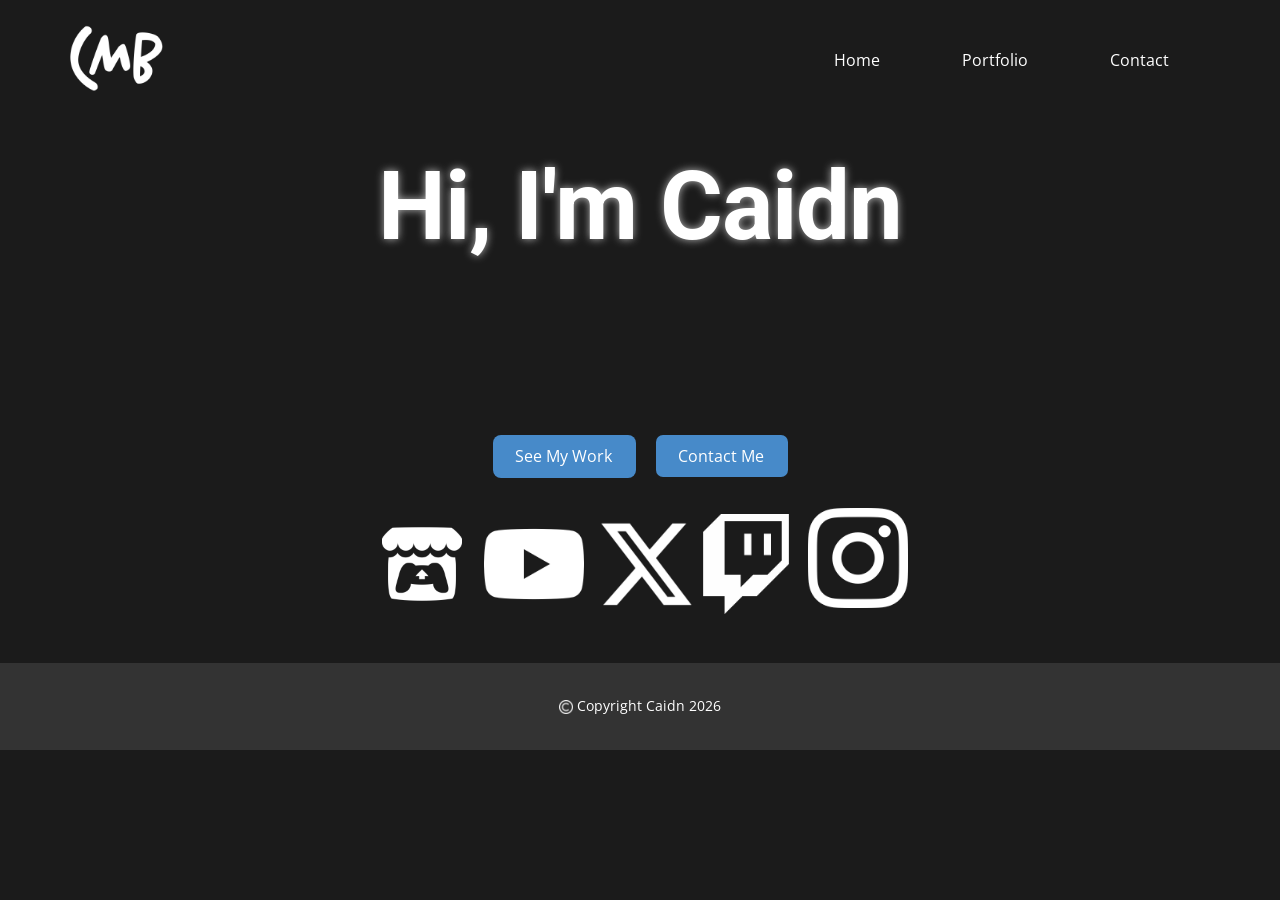
==== index.html @ 398b2b21 "Completed the Portfolio and Contact Page" ====
<!DOCTYPE html>
<html style="font-size: 16px;" lang="en"><head>
    <meta name="viewport" content="width=device-width, initial-scale=1.0">
    <meta charset="utf-8">
    <meta name="keywords" content="Hi, I&amp;apos;m Caidn">
    <meta name="description" content="THE website for Caidn">
    <title>CAIDN.ME</title>
    <link rel="stylesheet" href="nicepage.css" media="screen">
<link rel="stylesheet" href="index.css" media="screen">
    <script class="u-script" type="text/javascript" src="jquery.js" defer=""></script>
    <script class="u-script" type="text/javascript" src="nicepage.js" defer=""></script>
    <meta name="generator" content="Nicepage 8.6.23, nicepage.com">
    <link rel="icon" href="images/cmb-logo2.png">
    
    
    
    <link id="u-page-google-font" rel="stylesheet" href="https://fonts.googleapis.com/css2?display=swap&amp;family=Roboto:ital,wght@0,100;0,200;0,300;0,400;0,500;0,600;0,700;0,800;0,900;1,100;1,200;1,300;1,400;1,500;1,600;1,700;1,800;1,900&amp;family=Open+Sans:ital,wght@0,300;0,400;0,500;0,600;0,700;0,800;1,300;1,400;1,500;1,600;1,700;1,800">
    <script type="application/ld+json">{
		"@context": "http://schema.org",
		"@type": "Organization",
		"name": "Caidn",
		"logo": "/images/cmb-logo2.png?rand=8e5c"
}</script>
    <meta name="theme-color" content="#478ac9">
    <meta property="og:title" content="CAIDN.ME">
    <meta property="og:description" content="THE website for Caidn">
    <meta property="og:type" content="website">
  <meta data-intl-tel-input-cdn-path="intlTelInput/"></head>
  <body data-home-page="Home.html" data-home-page-title="Home" data-path-to-root="/" data-include-products="false" class="u-body u-clearfix u-xl-mode" data-lang="en"><header class="u-clearfix u-header u-header" id="header"><div class="u-clearfix u-sheet u-valign-middle-lg u-valign-middle-md u-valign-middle-sm u-valign-middle-xs u-sheet-1">
        <a href="/" data-page-id="881613988" class="u-image u-logo u-image-1" data-image-width="2000" data-image-height="2000">
          <img src="/images/cmb-logo2.png?rand=8e5c" class="u-logo-image u-logo-image-1" title="Home">
        </a>
        <nav class="u-menu u-menu-one-level u-offcanvas u-menu-1" role="navigation" aria-label="Menu navigation">
          <div class="menu-collapse" style="font-size: 1rem; letter-spacing: 0px;">
            <a class="u-button-style u-custom-left-right-menu-spacing u-custom-padding-bottom u-custom-text-hover-color u-custom-top-bottom-menu-spacing u-hamburger-link u-nav-link u-text-active-palette-1-base u-text-hover-palette-5-base" href="#" tabindex="-1" aria-label="Open menu" aria-controls="9344">
              <svg class="u-svg-link" viewBox="0 0 24 24"><use xlink:href="#menu-hamburger"></use></svg>
              <svg class="u-svg-content" version="1.1" id="menu-hamburger" viewBox="0 0 16 16" x="0px" y="0px" xmlns:xlink="http://www.w3.org/1999/xlink" xmlns="http://www.w3.org/2000/svg"><g><rect y="1" width="16" height="2"></rect><rect y="7" width="16" height="2"></rect><rect y="13" width="16" height="2"></rect>
</g></svg>
            </a>
          </div>
          <div class="u-custom-menu u-nav-container">
            <ul class="u-nav u-unstyled u-nav-1" role="menubar"><li role="none" class="u-nav-item"><a role="menuitem" class="u-button-style u-nav-link u-text-active-palette-1-base u-text-hover-palette-5-base u-nav-link-2" href="/">Home</a>
</li><li role="none" class="u-nav-item"><a role="menuitem" class="u-button-style u-nav-link u-text-active-palette-1-base u-text-hover-palette-5-base u-nav-link-2" href="/Portfolio.html">Portfolio</a>
</li><li role="none" class="u-nav-item"><a role="menuitem" class="u-button-style u-nav-link u-text-active-palette-1-base u-text-hover-palette-5-base u-nav-link-2" href="/Contact.html">Contact</a>
</li></ul>
          </div>
          <div class="u-custom-menu u-nav-container-collapse" id="9344" role="region" aria-label="Menu panel">
            <div class="u-black u-container-style u-inner-container-layout u-opacity u-opacity-95 u-sidenav">
              <div class="u-inner-container-layout u-sidenav-overflow">
                <div class="u-menu-close" tabindex="-1" aria-label="Close menu"></div>
                <ul class="u-align-center u-nav u-popupmenu-items u-unstyled u-nav-2" role="menubar"><li role="none" class="u-nav-item"><a role="menuitem" class="u-button-style u-nav-link" href="/">Home</a>
</li><li role="none" class="u-nav-item"><a role="menuitem" class="u-button-style u-nav-link" href="/Portfolio.html">Portfolio</a>
</li><li role="none" class="u-nav-item"><a role="menuitem" class="u-button-style u-nav-link" href="/Contact.html">Contact</a>
</li></ul>
              </div>
            </div>
            <div class="u-black u-menu-overlay u-opacity u-opacity-70"></div>
          </div>
        </nav>
      </div></header>
    <section class="u-clearfix u-section-1" id="block-2">
      <div class="u-clearfix u-sheet u-sheet-1">
        <h1 class="u-text u-text-default u-text-1" data-animation-name="customAnimationIn" data-animation-duration="1000" data-animation-delay="0" data-animation-out="1">Hi, I'm Caidn</h1>
        <h3 class="u-align-center u-text u-text-2" data-animation-name="customAnimationIn" data-animation-duration="1000" data-animation-delay="1000">I'm an 18 year old YouTube Creator, Game Developer, Video Editor, Musical Artist, and Web Designer<br>
        </h3>
        <a href="/Portfolio.html" data-page-id="434905391" class="u-btn u-btn-round u-button-style u-radius u-btn-1" title="Portfolio">See My Work</a>
        <a href="/Contact.html" data-page-id="329430816" class="u-btn u-btn-round u-button-style u-radius u-btn-2" title="Portfolio">Contact Me </a>
        <img class="u-hover-feature u-image u-image-contain u-image-default u-preserve-proportions u-image-1" src="/images/image2.png" alt="" data-image-width="600" data-image-height="600" data-href="https://caidn.itch.io/" title="itchbtn">
        <img class="u-hover-feature u-image u-image-contain u-image-default u-preserve-proportions u-image-2" src="/images/image3.png" alt="" data-image-width="512" data-image-height="512" data-href="https://www.youtube.com/@Caidn" title="ytbtn">
        <img class="u-hover-feature u-image u-image-contain u-image-default u-preserve-proportions u-image-3" src="/images/image5.png" alt="" data-image-width="250" data-image-height="250" data-href="https://x.com/CaidnANM" title="twitterbtn">
        <img class="u-hover-feature u-image u-image-contain u-image-default u-preserve-proportions u-image-4" src="/images/image6.png" alt="" data-image-width="512" data-image-height="512" data-href="https://www.twitch.tv/caidnlive">
        <img class="u-hover-feature u-image u-image-contain u-image-default u-preserve-proportions u-image-5" src="/images/image7.png" alt="" data-image-width="512" data-image-height="512">
      </div>
      
      
      
      
      
    </section>
    
    
    
    <footer class="u-align-center u-clearfix u-container-align-center u-footer u-grey-80 u-footer" id="footer"><div class="u-clearfix u-sheet u-valign-middle-xl u-sheet-1">
        <p class="u-small-text u-text u-text-variant u-text-1"><span class="u-file-icon u-icon u-text-white"><img src="/images/1294391-c0ba6b8b.png" alt=""></span>&nbsp;Copyright ​Caidn 2026
        </p>
      </div></footer>
  
</body></html>
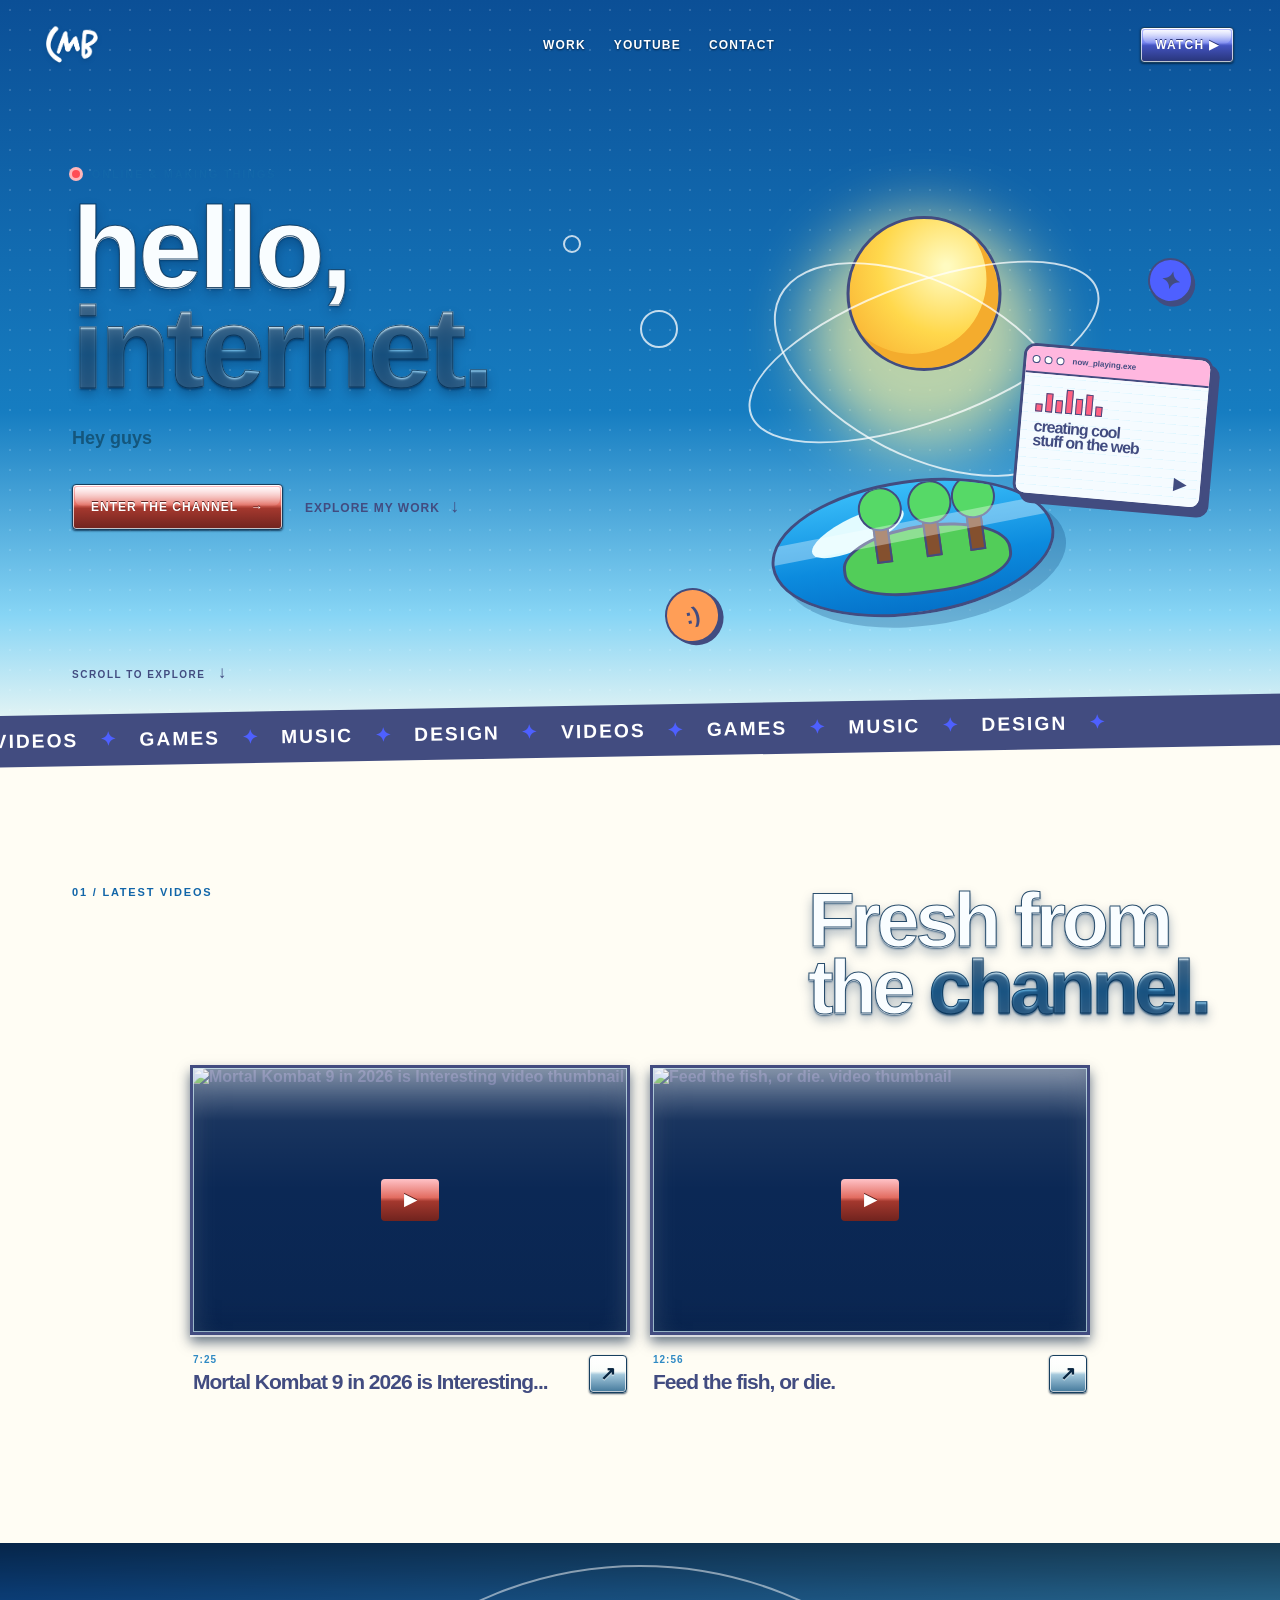
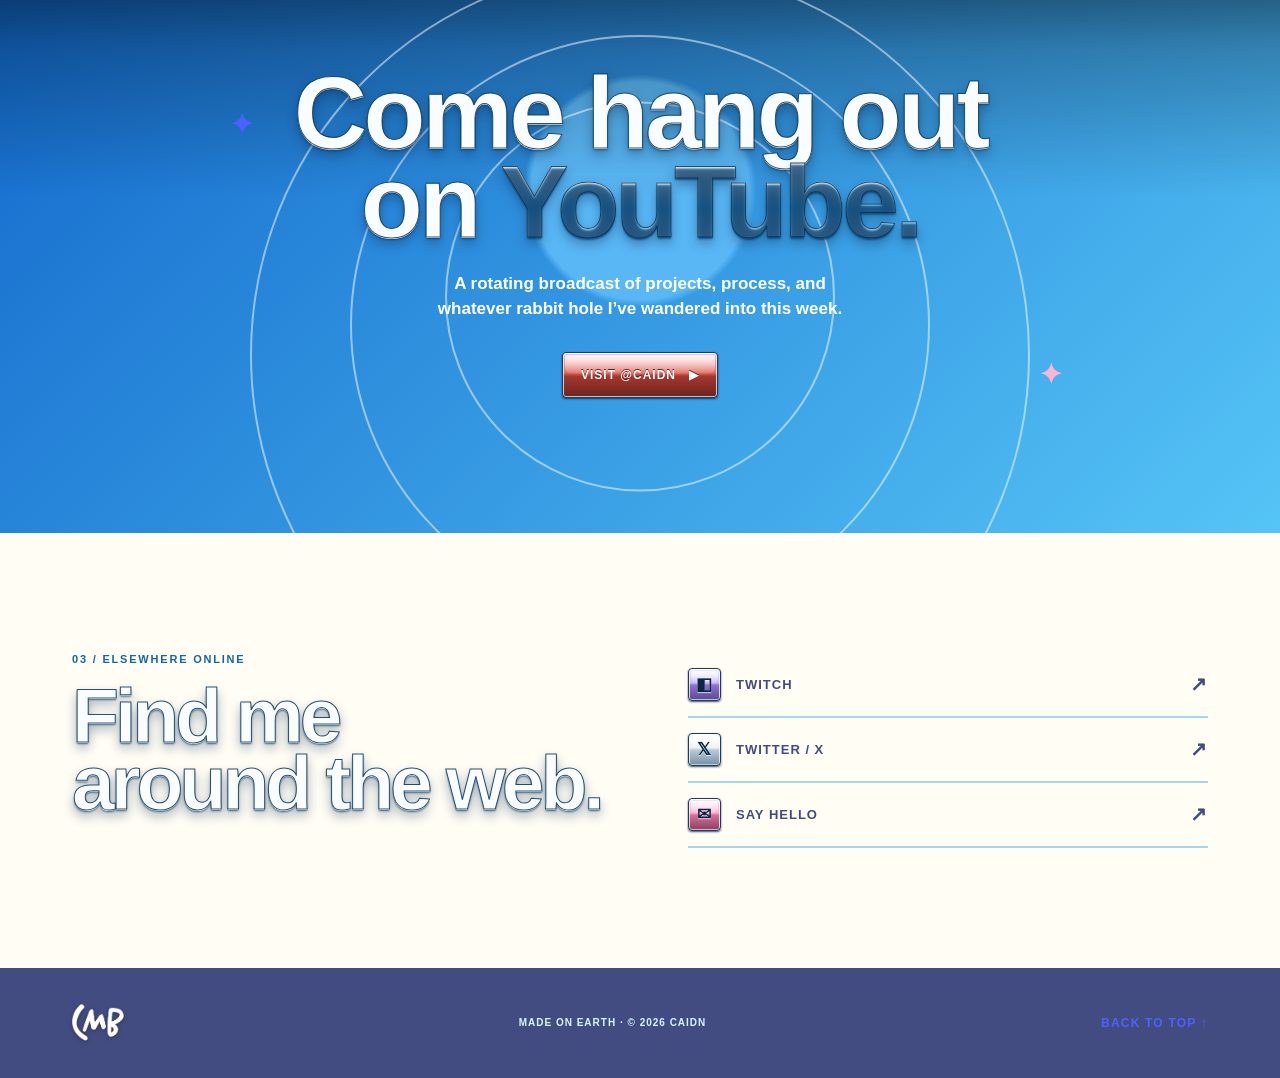
==== commit 6f56bbfc: "WEBSITE REWORK ai" ====
--- a/index.html
+++ b/index.html
@@ -1,88 +1,339 @@
-<!DOCTYPE html>
-<html style="font-size: 16px;" lang="en"><head>
-    <meta name="viewport" content="width=device-width, initial-scale=1.0">
+<!doctype html>
+<html lang="en">
+  <head>
     <meta charset="utf-8">
-    <meta name="keywords" content="Hi, I&amp;apos;m Caidn">
-    <meta name="description" content="THE website for Caidn">
-    <title>CAIDN.ME</title>
-    <link rel="stylesheet" href="nicepage.css" media="screen">
-<link rel="stylesheet" href="index.css" media="screen">
-    <script class="u-script" type="text/javascript" src="jquery.js" defer=""></script>
-    <script class="u-script" type="text/javascript" src="nicepage.js" defer=""></script>
-    <meta name="generator" content="Nicepage 8.6.23, nicepage.com">
+    <meta name="viewport" content="width=device-width, initial-scale=1">
+    <meta name="description" content="Caidn — videos, games, music, and digital worlds.">
+    <title>
+      CAIDN — Digital Worlds & Videos
+    </title>
     <link rel="icon" href="images/cmb-logo2.png">
-    
-    
-    
-    <link id="u-page-google-font" rel="stylesheet" href="https://fonts.googleapis.com/css2?display=swap&amp;family=Roboto:ital,wght@0,100;0,200;0,300;0,400;0,500;0,600;0,700;0,800;0,900;1,100;1,200;1,300;1,400;1,500;1,600;1,700;1,800;1,900&amp;family=Open+Sans:ital,wght@0,300;0,400;0,500;0,600;0,700;0,800;1,300;1,400;1,500;1,600;1,700;1,800">
-    <script type="application/ld+json">{
-		"@context": "http://schema.org",
-		"@type": "Organization",
-		"name": "Caidn",
-		"logo": "/images/cmb-logo2.png?rand=8e5c"
-}</script>
-    <meta name="theme-color" content="#478ac9">
-    <meta property="og:title" content="CAIDN.ME">
-    <meta property="og:description" content="THE website for Caidn">
-    <meta property="og:type" content="website">
-  <meta data-intl-tel-input-cdn-path="intlTelInput/"></head>
-  <body data-home-page="Home.html" data-home-page-title="Home" data-path-to-root="/" data-include-products="false" class="u-body u-clearfix u-xl-mode" data-lang="en"><header class="u-clearfix u-header u-header" id="header"><div class="u-clearfix u-sheet u-valign-middle-lg u-valign-middle-md u-valign-middle-sm u-valign-middle-xs u-sheet-1">
-        <a href="/" data-page-id="881613988" class="u-image u-logo u-image-1" data-image-width="2000" data-image-height="2000">
-          <img src="/images/cmb-logo2.png?rand=8e5c" class="u-logo-image u-logo-image-1" title="Home">
+    <link rel="stylesheet" href="fonts.css">
+    <link rel="stylesheet" href="index.css">
+    <link rel="stylesheet" href="aero.css">
+    <link rel="stylesheet" href="logo.css">
+    <link rel="stylesheet" href="video-cards.css">
+  </head>
+  <body>
+    <div class="sky" aria-hidden="true">
+      <i class="bubble b1">
+      </i>
+      <i class="bubble b2">
+      </i>
+    </div>
+    <header class="site-header">
+      <a class="brand" href="#top" aria-label="Caidn home">
+        <img class="cmb-logo" src="images/cmb-logo2.png" alt="CMB">
+      </a>
+      <nav aria-label="Main navigation">
+        <a href="#work">
+          WORK
         </a>
-        <nav class="u-menu u-menu-one-level u-offcanvas u-menu-1" role="navigation" aria-label="Menu navigation">
-          <div class="menu-collapse" style="font-size: 1rem; letter-spacing: 0px;">
-            <a class="u-button-style u-custom-left-right-menu-spacing u-custom-padding-bottom u-custom-text-hover-color u-custom-top-bottom-menu-spacing u-hamburger-link u-nav-link u-text-active-palette-1-base u-text-hover-palette-5-base" href="#" tabindex="-1" aria-label="Open menu" aria-controls="9344">
-              <svg class="u-svg-link" viewBox="0 0 24 24"><use xlink:href="#menu-hamburger"></use></svg>
-              <svg class="u-svg-content" version="1.1" id="menu-hamburger" viewBox="0 0 16 16" x="0px" y="0px" xmlns:xlink="http://www.w3.org/1999/xlink" xmlns="http://www.w3.org/2000/svg"><g><rect y="1" width="16" height="2"></rect><rect y="7" width="16" height="2"></rect><rect y="13" width="16" height="2"></rect>
-</g></svg>
+        <a href="#youtube">
+          YOUTUBE
+        </a>
+        <a href="Contact.html">
+          CONTACT
+        </a>
+      </nav>
+      <a class="mini-cta" href="https://www.youtube.com/@Caidn" target="_blank" rel="noreferrer">
+        WATCH
+        <span>
+          ▶
+        </span>
+      </a>
+    </header>
+    <main id="top">
+      <section class="hero">
+        <div class="hero-copy">
+          <p class="eyebrow">
+            <span class="live-dot">
+            </span>
+            ONLINE & MAKING THINGS
+          </p>
+          <h1>
+            hello,
+            <br>
+            <em>
+              internet.
+            </em>
+          </h1>
+          <p class="intro">
+            Hey guys
+          </p>
+          <div class="hero-actions">
+            <a class="button primary" href="#youtube">
+              ENTER THE CHANNEL
+              <span>
+                →
+              </span>
             </a>
-          </div>
-          <div class="u-custom-menu u-nav-container">
-            <ul class="u-nav u-unstyled u-nav-1" role="menubar"><li role="none" class="u-nav-item"><a role="menuitem" class="u-button-style u-nav-link u-text-active-palette-1-base u-text-hover-palette-5-base u-nav-link-2" href="/">Home</a>
-</li><li role="none" class="u-nav-item"><a role="menuitem" class="u-button-style u-nav-link u-text-active-palette-1-base u-text-hover-palette-5-base u-nav-link-2" href="/Portfolio.html">Portfolio</a>
-</li><li role="none" class="u-nav-item"><a role="menuitem" class="u-button-style u-nav-link u-text-active-palette-1-base u-text-hover-palette-5-base u-nav-link-2" href="/Contact.html">Contact</a>
-</li></ul>
-          </div>
-          <div class="u-custom-menu u-nav-container-collapse" id="9344" role="region" aria-label="Menu panel">
-            <div class="u-black u-container-style u-inner-container-layout u-opacity u-opacity-95 u-sidenav">
-              <div class="u-inner-container-layout u-sidenav-overflow">
-                <div class="u-menu-close" tabindex="-1" aria-label="Close menu"></div>
-                <ul class="u-align-center u-nav u-popupmenu-items u-unstyled u-nav-2" role="menubar"><li role="none" class="u-nav-item"><a role="menuitem" class="u-button-style u-nav-link" href="/">Home</a>
-</li><li role="none" class="u-nav-item"><a role="menuitem" class="u-button-style u-nav-link" href="/Portfolio.html">Portfolio</a>
-</li><li role="none" class="u-nav-item"><a role="menuitem" class="u-button-style u-nav-link" href="/Contact.html">Contact</a>
-</li></ul>
+            <a class="text-link" href="#work">
+              EXPLORE MY WORK
+              <span>
+                ↓
+              </span>
+            </a>
+          </div>
+        </div>
+        <div class="hero-visual" aria-label="A playful blue virtual world illustration">
+          <div class="sun-glow">
+          </div>
+          <div class="sun">
+          </div>
+          <div class="orbital orbit-one">
+          </div>
+          <div class="orbital orbit-two">
+          </div>
+          <div class="planet">
+            <div class="planet-shine">
+            </div>
+            <div class="island">
+              <span class="tree t1">
+              </span>
+              <span class="tree t2">
+              </span>
+              <span class="tree t3">
+              </span>
+            </div>
+          </div>
+          <div class="window-card">
+            <div class="window-top">
+              <i>
+              </i>
+              <i>
+              </i>
+              <i>
+              </i>
+              <span>
+                now_playing.exe
+              </span>
+            </div>
+            <div class="window-body">
+              <div class="equalizer">
+                <b>
+                </b>
+                <b>
+                </b>
+                <b>
+                </b>
+                <b>
+                </b>
+                <b>
+                </b>
+                <b>
+                </b>
+                <b>
+                </b>
               </div>
-            </div>
-            <div class="u-black u-menu-overlay u-opacity u-opacity-70"></div>
-          </div>
-        </nav>
-      </div></header>
-    <section class="u-clearfix u-section-1" id="block-2">
-      <div class="u-clearfix u-sheet u-sheet-1">
-        <h1 class="u-text u-text-default u-text-1" data-animation-name="customAnimationIn" data-animation-duration="1000" data-animation-delay="0" data-animation-out="1">Hi, I'm Caidn</h1>
-        <h3 class="u-align-center u-text u-text-2" data-animation-name="customAnimationIn" data-animation-duration="1000" data-animation-delay="1000">I'm an 18 year old YouTube Creator, Game Developer, Video Editor, Musical Artist, and Web Designer<br>
-        </h3>
-        <a href="/Portfolio.html" data-page-id="434905391" class="u-btn u-btn-round u-button-style u-radius u-btn-1" title="Portfolio">See My Work</a>
-        <a href="/Contact.html" data-page-id="329430816" class="u-btn u-btn-round u-button-style u-radius u-btn-2" title="Portfolio">Contact Me </a>
-        <img class="u-hover-feature u-image u-image-contain u-image-default u-preserve-proportions u-image-1" src="/images/image2.png" alt="" data-image-width="600" data-image-height="600" data-href="https://caidn.itch.io/" title="itchbtn">
-        <img class="u-hover-feature u-image u-image-contain u-image-default u-preserve-proportions u-image-2" src="/images/image3.png" alt="" data-image-width="512" data-image-height="512" data-href="https://www.youtube.com/@Caidn" title="ytbtn">
-        <img class="u-hover-feature u-image u-image-contain u-image-default u-preserve-proportions u-image-3" src="/images/image5.png" alt="" data-image-width="250" data-image-height="250" data-href="https://x.com/CaidnANM" title="twitterbtn">
-        <img class="u-hover-feature u-image u-image-contain u-image-default u-preserve-proportions u-image-4" src="/images/image6.png" alt="" data-image-width="512" data-image-height="512" data-href="https://www.twitch.tv/caidnlive">
-        <img class="u-hover-feature u-image u-image-contain u-image-default u-preserve-proportions u-image-5" src="/images/image7.png" alt="" data-image-width="512" data-image-height="512">
-      </div>
-      
-      
-      
-      
-      
-    </section>
-    
-    
-    
-    <footer class="u-align-center u-clearfix u-container-align-center u-footer u-grey-80 u-footer" id="footer"><div class="u-clearfix u-sheet u-valign-middle-xl u-sheet-1">
-        <p class="u-small-text u-text u-text-variant u-text-1"><span class="u-file-icon u-icon u-text-white"><img src="/images/1294391-c0ba6b8b.png" alt=""></span>&nbsp;Copyright ​Caidn 2026
+              <p>
+                creating cool
+                <br>
+                stuff on the web
+              </p>
+              <span class="tiny-play">
+                ▶
+              </span>
+            </div>
+          </div>
+          <div class="sticker star">
+            ✦
+          </div>
+          <div class="sticker smile">
+            :)
+          </div>
+        </div>
+        <div class="scroll-note">
+          SCROLL TO EXPLORE
+          <span>
+            ↓
+          </span>
+        </div>
+      </section>
+      <section class="marquee">
+        <div>
+          VIDEOS
+          <b>
+            ✦
+          </b>
+          GAMES
+          <b>
+            ✦
+          </b>
+          MUSIC
+          <b>
+            ✦
+          </b>
+          DESIGN
+          <b>
+            ✦
+          </b>
+          VIDEOS
+          <b>
+            ✦
+          </b>
+          GAMES
+          <b>
+            ✦
+          </b>
+          MUSIC
+          <b>
+            ✦
+          </b>
+          DESIGN
+          <b>
+            ✦
+          </b>
+        </div>
+      </section>
+      <section class="section work-section" id="work">
+        <div class="section-heading">
+          <p class="eyebrow">
+            01 / LATEST VIDEOS
+          </p>
+          <h2>
+            Fresh from
+            <br>
+            the
+            <span>
+              channel.
+            </span>
+          </h2>
+        </div>
+        <div class="work-grid">
+          <a class="work-card video-card" href="https://www.youtube.com/watch?v=1Q415BNlYKk" target="_blank" rel="noreferrer">
+            <div class="card-art">
+              <img src="https://i.ytimg.com/vi/1Q415BNlYKk/maxresdefault.jpg" alt="Mortal Kombat 9 in 2026 is Interesting video thumbnail" loading="lazy">
+              <span class="play-badge">
+                ▶
+              </span>
+            </div>
+            <div class="card-caption">
+              <div>
+              <p>
+                7:25
+              </p>
+                <h3>
+                  Mortal Kombat 9 in 2026 is Interesting...
+                </h3>
+              </div>
+              <span class="round-arrow">
+                ↗
+              </span>
+            </div>
+          </a>
+          <a class="work-card video-card" href="https://www.youtube.com/watch?v=BmhRvaRgELk" target="_blank" rel="noreferrer">
+            <div class="card-art">
+              <img src="https://i.ytimg.com/vi/BmhRvaRgELk/maxresdefault.jpg" alt="Feed the fish, or die. video thumbnail" loading="lazy">
+              <span class="play-badge">
+                ▶
+              </span>
+            </div>
+            <div class="card-caption">
+              <div>
+              <p>
+                12:56
+              </p>
+                <h3>
+                  Feed the fish, or die.
+                </h3>
+              </div>
+              <span class="round-arrow">
+                ↗
+              </span>
+            </div>
+          </a>
+        </div>
+      </section>
+      <section class="youtube-section" id="youtube">
+        <h2>
+          Come hang out
+          <br>
+          on
+          <em>
+            YouTube.
+          </em>
+        </h2>
+        <p class="youtube-copy">
+          A rotating broadcast of projects, process, and whatever rabbit hole I’ve wandered into this week.
         </p>
-      </div></footer>
-  
-</body></html>+        <a class="button red" href="https://www.youtube.com/@Caidn" target="_blank" rel="noreferrer">
+          VISIT @CAIDN
+          <span>
+            ▶
+          </span>
+        </a>
+        <div class="signal one">
+        </div>
+        <div class="signal two">
+        </div>
+        <div class="signal three">
+        </div>
+        <span class="spark s1">
+          ✦
+        </span>
+        <span class="spark s2">
+          ✦
+        </span>
+      </section>
+      <section class="connect-section">
+        <div>
+          <p class="eyebrow">
+            03 / ELSEWHERE ONLINE
+          </p>
+          <h2>
+            Find me
+            <br>
+            around the web.
+          </h2>
+        </div>
+        <div class="social-links">
+          <a href="https://www.twitch.tv/caidnlive" target="_blank" rel="noreferrer">
+            <span class="social-icon twitch">
+              ◧
+            </span>
+            <span>
+              TWITCH
+            </span>
+            <b>
+              ↗
+            </b>
+          </a>
+          <a href="https://x.com/CaidnANM" target="_blank" rel="noreferrer">
+            <span class="social-icon x">
+              𝕏
+            </span>
+            <span>
+              TWITTER / X
+            </span>
+            <b>
+              ↗
+            </b>
+          </a>
+          <a href="Contact.html">
+            <span class="social-icon mail">
+              ✉
+            </span>
+            <span>
+              SAY HELLO
+            </span>
+            <b>
+              ↗
+            </b>
+          </a>
+        </div>
+      </section>
+    </main>
+    <footer>
+      <a class="brand" href="#top">
+        <img class="cmb-logo" src="images/cmb-logo2.png" alt="CMB">
+      </a>
+      <p>
+        MADE ON EARTH · © 2026 CAIDN
+      </p>
+      <a href="#top" class="back-top">
+        BACK TO TOP ↑
+      </a>
+    </footer>
+  </body>
+</html>
--- a/fonts.css
+++ b/fonts.css
@@ -0,0 +1,27 @@
+/* Coolvetica is used when it is installed on the visitor's device. */
+:root {
+  --display-font: "Coolvetica", "Arial Narrow", Arial, sans-serif;
+  --body-font: "Coolvetica", "Arial Narrow", Arial, sans-serif;
+}
+
+body,
+button,
+input,
+textarea,
+select,
+.brand,
+h1,
+h2,
+h3,
+.card-caption h3,
+.window-body p,
+.game-label,
+.music-label,
+.edit-title,
+.contact-card strong {
+  font-family: var(--body-font) !important;
+}
+
+body.u-body {
+  font-family: var(--body-font) !important;
+}
--- a/index.css
+++ b/index.css
@@ -1,280 +1,917 @@
-.u-section-1 .u-sheet-1 {
-  min-height: 543px;
-}
-
-.u-section-1 .u-text-1 {
+:root {
+  --ink:#424c80;
+  --blue:#ea1616;
+  --lime:#4e60ff;
+  --cream:#fffdf4;
+  --pink:#ff6081;
+  --red:#ff3e36
+}
+* {
+  box-sizing:border-box
+}
+html {
+  scroll-behavior:smooth
+}
+body {
+  margin:0;
+  background:var(--cream);
+  color:var(--ink);
+  font-family:Nunito,Arial,sans-serif;
+  font-weight:700;
+  overflow-x:hidden
+}
+.sky {
+  position:absolute;
+  inset:0 0 auto;
+  height:750px;
+  overflow:hidden;
+  background: linear-gradient(180deg, #0b4f96 0%, #167dc1 55%, #87d5f5 82%, var(--cream) 100%);
+  z-index:-2
+}
+.sky:after {
+  content:"";
+  position:absolute;
+  inset:0;
+  background-image:radial-gradient(#fff 1px,transparent 1px);
+  background-size:20px 20px;
+  opacity:.15
+}
+.cloud {
+  position:absolute;
+  width:170px;
+  height:46px;
+  border-radius:50px;
+  background:#fff;
+  opacity:.8;
+  filter:blur(1px)
+}
+.cloud:before,.cloud:after {
+  content:"";
+  position:absolute;
+  background:#fff;
+  border-radius:50%
+}
+.cloud:before {
+  width:75px;
+  height:75px;
+  left:22px;
+  bottom:8px
+}
+.cloud:after {
+  width:58px;
+  height:58px;
+  right:20px;
+  bottom:8px
+}
+.cloud-one {
+  top:150px;
+  left:5%
+}
+.cloud-two {
+  top:100px;
+  right:13%;
+  transform:scale(.75);
+  opacity:.6
+}
+.cloud-three {
+  top:440px;
+  right:-20px;
+  transform:scale(1.2);
+  opacity:.55
+}
+.bubble {
+  position:absolute;
+  border:2px solid #fff;
+  border-radius:50%;
+  opacity:.75
+}
+.b1 {
+  width:18px;
+  height:18px;
+  top:235px;
+  left:44%
+}
+.b2 {
+  width:38px;
+  height:38px;
+  top:310px;
+  left:50%
+}
+.site-header {
+  height:90px;
+  max-width:1240px;
+  margin:auto;
+  padding:18px 26px;
+  display:flex;
+  align-items:center;
+  justify-content:space-between;
+  position:relative;
+  z-index:3
+}
+.brand {
+  display:flex;
+  align-items:center;
+  gap:9px;
+  text-decoration:none;
+  color:var(--ink);
+  font-family:"Space Grotesk",sans-serif;
+  font-size:21px;
+  font-weight:700;
+  letter-spacing:-1.5px
+}
+.brand-mark {
+  display:grid;
+  place-items:center;
+  width:38px;
+  height:38px;
+  border-radius:50% 48% 48% 48%;
+  background:linear-gradient(135deg,#dfff4e,#4cdb70);
+  border:2px solid var(--ink);
+  box-shadow:3px 3px 0 var(--ink);
+  font-size:20px;
+  transform:rotate(-8deg)
+}
+.dot {
+  color:#fff;
+  text-shadow:1px 1px 0 var(--ink)
+}
+nav {
+  display:flex;
+  gap:28px;
+  margin-left:80px
+}
+nav a,.mini-cta,.back-top {
+  font-size:12px;
+  letter-spacing:1.2px;
+  text-decoration:none;
+  color:var(--ink)
+}
+nav a:hover {
+  color:#fff
+}
+.mini-cta {
+  border:2px solid var(--ink);
+  background:var(--lime);
+  padding:10px 14px;
+  border-radius:20px;
+  box-shadow:3px 3px 0 var(--ink);
+  transition:.2s
+}
+.mini-cta:hover,.button:hover {
+  transform:translate(2px,2px);
+  box-shadow:0 0 0 var(--ink)
+}
+.hero {
+  max-width:1188px;
+  min-height:615px;
+  margin:auto;
+  padding:78px 26px 50px;
+  position:relative;
+  display:grid;
+  grid-template-columns:1fr 1fr
+}
+.eyebrow {
+  font-size:11px;
+  letter-spacing:1.8px;
+  margin:0 0 17px;
+  color:#1266a9
+}
+.live-dot {
+  display:inline-block;
+  width:8px;
+  height:8px;
+  margin-right:7px;
+  border-radius:50%;
+  background:#ff4d55;
+  box-shadow:0 0 0 3px #ffb6ba
+}
+.hero h1,.section h2,.youtube-section h2,.connect-section h2 {
+  font-family:"Space Grotesk",sans-serif;
+  letter-spacing:-4px;
+  line-height:.87;
+  margin:0;
+  font-size:clamp(70px,9vw,126px)
+}
+h1 em,h2 em {
+  color:#fff;
+  font-style:normal;
+  -webkit-text-stroke:2px var(--ink);
+  text-shadow:4px 4px 0 var(--ink)
+}
+.intro {
+  font-size:18px;
+  line-height:1.45;
+  max-width:475px;
+  margin:28px 0;
+  color:#14567c
+}
+.hero-actions {
+  display:flex;
+  gap:22px;
+  align-items:center;
+  margin-top:32px
+}
+.button {
+  font-size:12px;
+  letter-spacing:1px;
+  padding:15px 18px;
+  border-radius:25px;
+  text-decoration:none;
+  border:2px solid var(--ink);
+  box-shadow:4px 4px 0 var(--ink);
+  display:inline-flex;
+  gap:13px;
+  align-items:center;
+  transition:.2s
+}
+.primary {
+  background:var(--lime);
+  color:var(--ink)
+}
+.text-link {
+  font-size:12px;
+  letter-spacing:1px;
+  text-decoration:none;
+  color:var(--ink)
+}
+.text-link span {
+  font-size:18px;
+  margin-left:6px
+}
+.hero-visual {
+  position:relative;
+  min-height:410px
+}
+.sun-glow,.sun {
+  position:absolute;
+  border-radius:50%;
+  left:50%;
+  top:48px;
+  transform:translateX(-50%)
+}
+.sun-glow {
+  width:235px;
+  height:235px;
+  background:#fff7a2;
+  filter:blur(30px);
+  opacity:.7
+}
+.sun {
+  width:155px;
+  height:155px;
+  background:radial-gradient(circle at 65% 32%,#fffbc1 2%,#ffd84c 48%,#f7a42a 100%);
+  border:3px solid var(--ink);
+  box-shadow:inset -12px -14px 0 #f4ac2d
+}
+.planet {
+  position:absolute;
+  z-index:2;
+  width:285px;
+  height:135px;
+  border-radius:50%;
+  left:48%;
+  bottom:40px;
+  transform:translateX(-50%) rotate(-8deg);
+  background:linear-gradient(180deg,#39bdf9,#0c8bde 60%,#0572c9);
+  border:3px solid var(--ink);
+  overflow:hidden;
+  box-shadow:10px 12px 0 rgba(4,58,111,.25)
+}
+.planet:after {
+  content:"";
+  position:absolute;
+  inset:38px -10px auto;
+  height:18px;
+  background:rgba(255,255,255,.35);
+  transform:rotate(-3deg)
+}
+.planet-shine {
+  position:absolute;
+  background:#e2fbff;
+  width:100px;
+  height:32px;
+  border-radius:50%;
+  top:26px;
+  left:37px;
+  transform:rotate(-17deg)
+}
+.island {
+  position:absolute;
+  width:170px;
+  height:69px;
+  bottom:17px;
+  left:67px;
+  background:#52cd59;
+  border:3px solid var(--ink);
+  border-radius:50% 50% 43% 43%
+}
+.tree {
+  position:absolute;
+  bottom:33px;
+  width:16px;
+  height:50px;
+  background:#84502e;
+  border:2px solid var(--ink)
+}
+.tree:after {
+  content:"";
+  position:absolute;
+  bottom:30px;
+  left:-14px;
+  width:40px;
+  height:40px;
+  border:2px solid var(--ink);
+  border-radius:50%;
+  background:#56d967
+}
+.t1 {
+  left:32px;
+  height:46px
+}
+.t2 {
+  left:82px;
+  height:60px
+}
+.t3 {
+  left:126px;
+  height:42px
+}
+.orbital {
+  position:absolute;
+  border:2px solid rgba(255,255,255,.75);
+  border-radius:50%;
+  left:50%;
+  top:114px;
+  transform:translateX(-50%) rotate(-20deg)
+}
+.orbit-one {
+  width:370px;
+  height:140px
+}
+.orbit-two {
+  width:325px;
+  height:175px;
+  transform:translateX(-50%) rotate(27deg)
+}
+.window-card {
+  position:absolute;
+  z-index:4;
+  right:0;
+  top:182px;
+  width:190px;
+  border:3px solid var(--ink);
+  border-radius:12px;
+  background:#fff;
+  box-shadow:7px 7px 0 var(--ink);
+  transform:rotate(5deg);
+  overflow:hidden
+}
+.window-top {
+  height:27px;
+  background:#ffb7df;
+  border-bottom:2px solid var(--ink);
+  display:flex;
+  align-items:center;
+  gap:4px;
+  padding:6px
+}
+.window-top i {
+  width:8px;
+  height:8px;
+  border-radius:50%;
+  background:#fff;
+  border:1px solid var(--ink)
+}
+.window-top span {
+  font-size:8px;
+  margin-left:4px
+}
+.window-body {
+  height:120px;
+  padding:13px;
+  position:relative;
+  background:repeating-linear-gradient(0deg,#f5fbff,#f5fbff 8px,#dff6ff 9px)
+}
+.window-body p {
+  font-family:"Space Grotesk";
+  font-size:16px;
+  letter-spacing:-1px;
+  line-height:.9;
+  margin:8px 0
+}
+.equalizer {
+  height:25px;
+  display:flex;
+  align-items:end;
+  gap:3px
+}
+.equalizer b {
+  width:7px;
+  background:var(--pink);
+  border:1px solid var(--ink)
+}
+.equalizer b:nth-child(1) {
+  height:8px
+}
+.equalizer b:nth-child(2) {
+  height:19px
+}
+.equalizer b:nth-child(3) {
+  height:13px
+}
+.equalizer b:nth-child(4) {
+  height:24px
+}
+.equalizer b:nth-child(5) {
+  height:16px
+}
+.equalizer b:nth-child(6) {
+  height:21px
+}
+.equalizer b:nth-child(7) {
+  height:10px
+}
+.tiny-play {
+  position:absolute;
+  bottom:12px;
+  right:15px
+}
+.sticker {
+  position:absolute;
+  z-index:4;
+  border:2px solid var(--ink);
+  display:grid;
+  place-items:center;
+  box-shadow:3px 3px 0 var(--ink)
+}
+.star {
+  top:90px;
+  right:15px;
+  width:45px;
+  height:45px;
+  border-radius:50%;
+  background:var(--lime);
+  font-size:24px;
+  transform:rotate(13deg)
+}
+.smile {
+  bottom:12px;
+  left:25px;
+  background:#ff9e57;
+  width:55px;
+  height:55px;
+  border-radius:50%;
+  font-size:22px;
+  transform:rotate(-13deg)
+}
+.scroll-note {
+  position:absolute;
+  bottom:22px;
+  left:26px;
+  font-family: var(--body-font);
   font-weight: 700;
-  font-size: 6rem;
-  --animation-custom_in-translate_x: 0px;
-  --animation-custom_in-translate_y: 300px;
-  --animation-custom_in-opacity: 0;
-  --animation-custom_in-rotate: 0deg;
-  --animation-custom_in-scale: 1;
-  text-shadow: 0px 0px 8px rgba(179,179,179,1);
-  animation-timing-function: ease;
-  letter-spacing: -1px;
-  line-height: 1.1;
-  margin: 34px auto 0;
-}
-
-.u-section-1 .u-text-2 {
-  font-weight: 200;
-  width: 648px;
-  --animation-custom_in-translate_x: 0px;
-  --animation-custom_in-translate_y: 0px;
-  --animation-custom_in-opacity: 0;
-  --animation-custom_in-rotate: 0deg;
-  --animation-custom_in-scale: 1;
-  letter-spacing: 0px;
-  margin: 12px auto 0;
-}
-
-.u-section-1 .u-btn-1 {
-  --radius: 8px;
-  margin: 34px auto 0 423px;
-  padding: 10px 24px 10px 22px;
-}
-
-.u-section-1 .u-btn-2 {
-  --radius: 7px;
-  margin: -43px auto 0 586px;
-  padding: 10px 24px 10px 22px;
-}
-
-.u-section-1 .u-image-1 {
-  width: 100px;
-  height: 100px;
-  transition-duration: 0.5s;
-  transform: rotate(0deg) scale(1) translateX(0px) translateY(0px);
-  margin: 37px auto 0 302px;
-}
-
-.u-section-1 .u-image-2 {
-  width: 100px;
-  height: 100px;
-  transition-duration: 0.5s;
-  transform: rotate(0deg) scale(1) translateX(0px) translateY(0px);
-  margin: -100px auto 0 414px;
-}
-
-.u-section-1 .u-image-3 {
-  width: 100px;
-  height: 100px;
-  transition-duration: 0.5s;
-  transform: rotate(0deg) scale(1) translateX(0px) translateY(0px);
-  margin: -100px auto 0 526px;
-}
-
-.u-section-1 .u-image-4 {
-  width: 100px;
-  height: 100px;
-  transition-duration: 0.5s;
-  transform: rotate(0deg) scale(1) translateX(0px) translateY(0px);
-  margin: -100px auto 0 626px;
-}
-
-.u-section-1 .u-image-5 {
-  width: 100px;
-  height: 100px;
-  transition-duration: 0.5s;
-  transform: rotate(0deg) scale(1) translateX(0px) translateY(0px);
-  margin: -106px auto 55px 738px;
-}
-
-@media (max-width: 1199px) {
-  .u-section-1 .u-text-1 {
-    font-size: 5rem;
-  }
-
-  .u-section-1 .u-btn-1 {
-    margin-left: 323px;
-  }
-
-  .u-section-1 .u-btn-2 {
-    margin-left: 486px;
-  }
-
-  .u-section-1 .u-image-1 {
-    margin-left: 258px;
-  }
-
-  .u-section-1 .u-image-2 {
-    margin-left: 370px;
-  }
-
-  .u-section-1 .u-image-3 {
-    margin-left: 482px;
-  }
-
-  .u-section-1 .u-image-4 {
-    margin-left: 582px;
-  }
-}
-
-@media (max-width: 991px) {
-  .u-section-1 .u-btn-1 {
-    margin-left: 213px;
-  }
-
-  .u-section-1 .u-btn-2 {
-    margin-left: 376px;
-  }
-
-  .u-section-1 .u-image-1 {
-    margin-left: 179px;
-  }
-
-  .u-section-1 .u-image-2 {
-    margin-left: 291px;
-  }
-
-  .u-section-1 .u-image-3 {
-    margin-left: 403px;
-  }
-
-  .u-section-1 .u-image-4 {
-    margin-left: 441px;
-  }
-
-  .u-section-1 .u-image-5 {
-    margin-left: 620px;
-  }
-}
-
-@media (max-width: 767px) {
-  .u-section-1 .u-text-1 {
-    font-size: 4rem;
-  }
-
-  .u-section-1 .u-text-2 {
-    width: 540px;
-  }
-
-  .u-section-1 .u-btn-1 {
-    margin-left: auto;
-  }
-
-  .u-section-1 .u-btn-2 {
-    margin-left: 199px;
-  }
-
-  .u-section-1 .u-image-2 {
-    margin-left: 261px;
-  }
-
-  .u-section-1 .u-image-3 {
-    margin-left: 261px;
-  }
-
-  .u-section-1 .u-image-4 {
-    margin-left: 261px;
-  }
-
-  .u-section-1 .u-image-5 {
-    margin-left: 440px;
-  }
-}
-
-@media (max-width: 575px) {
-  .u-section-1 .u-text-1 {
-    font-size: 3rem;
-  }
-
-  .u-section-1 .u-text-2 {
-    width: 340px;
-  }
-
-  .u-section-1 .u-btn-2 {
-    margin-left: 99px;
-  }
-
-  .u-section-1 .u-image-1 {
-    margin-left: auto;
-  }
-
-  .u-section-1 .u-image-2 {
-    margin-left: auto;
-  }
-
-  .u-section-1 .u-image-3 {
-    margin-left: auto;
-  }
-
-  .u-section-1 .u-image-4 {
-    margin-left: 240px;
-  }
-
-  .u-section-1 .u-image-5 {
-    margin-left: 240px;
-  }
-}
-
-.u-section-1 .u-image-1,
-.u-section-1 .u-image-1:before,
-.u-section-1 .u-image-1 > .u-container-layout:before {
-  transition-property: fill, color, background-color, stroke-width, border-style, border-width, border-top-width, border-left-width, border-right-width, border-bottom-width, custom-border, borders, box-shadow, text-shadow, opacity, border-radius, stroke, border-color, font-size, font-style, font-weight, text-decoration, letter-spacing, transform, background-image, image-zoom, background-size, background-position;
-}
-
-.u-section-1 .u-image-1.u-image-1.u-image-1:hover {
-  transform: scale(1.1) translateX(0px) translateY(0px) !important;
-}
-
-.u-section-1 .u-image-1.u-image-1.u-image-1.hover {
-  transform: scale(1.1) translateX(0px) translateY(0px) !important;
-}
-
-.u-section-1 .u-image-2,
-.u-section-1 .u-image-2:before,
-.u-section-1 .u-image-2 > .u-container-layout:before {
-  transition-property: fill, color, background-color, stroke-width, border-style, border-width, border-top-width, border-left-width, border-right-width, border-bottom-width, custom-border, borders, box-shadow, text-shadow, opacity, border-radius, stroke, border-color, font-size, font-style, font-weight, text-decoration, letter-spacing, transform, background-image, image-zoom, background-size, background-position;
-}
-
-.u-section-1 .u-image-2.u-image-2.u-image-2:hover {
-  transform: scale(1.1) translateX(0px) translateY(0px) !important;
-}
-
-.u-section-1 .u-image-2.u-image-2.u-image-2.hover {
-  transform: scale(1.1) translateX(0px) translateY(0px) !important;
-}
-
-.u-section-1 .u-image-3,
-.u-section-1 .u-image-3:before,
-.u-section-1 .u-image-3 > .u-container-layout:before {
-  transition-property: fill, color, background-color, stroke-width, border-style, border-width, border-top-width, border-left-width, border-right-width, border-bottom-width, custom-border, borders, box-shadow, text-shadow, opacity, border-radius, stroke, border-color, font-size, font-style, font-weight, text-decoration, letter-spacing, transform, background-image, image-zoom, background-size, background-position;
-}
-
-.u-section-1 .u-image-3.u-image-3.u-image-3:hover {
-  transform: scale(1.1) translateX(0px) translateY(0px) !important;
-}
-
-.u-section-1 .u-image-3.u-image-3.u-image-3.hover {
-  transform: scale(1.1) translateX(0px) translateY(0px) !important;
-}
-
-.u-section-1 .u-image-4,
-.u-section-1 .u-image-4:before,
-.u-section-1 .u-image-4 > .u-container-layout:before {
-  transition-property: fill, color, background-color, stroke-width, border-style, border-width, border-top-width, border-left-width, border-right-width, border-bottom-width, custom-border, borders, box-shadow, text-shadow, opacity, border-radius, stroke, border-color, font-size, font-style, font-weight, text-decoration, letter-spacing, transform, background-image, image-zoom, background-size, background-position;
-}
-
-.u-section-1 .u-image-4.u-image-4.u-image-4:hover {
-  transform: scale(1.1) translateX(0px) translateY(0px) !important;
-}
-
-.u-section-1 .u-image-4.u-image-4.u-image-4.hover {
-  transform: scale(1.1) translateX(0px) translateY(0px) !important;
-}
-
-.u-section-1 .u-image-5,
-.u-section-1 .u-image-5:before,
-.u-section-1 .u-image-5 > .u-container-layout:before {
-  transition-property: fill, color, background-color, stroke-width, border-style, border-width, border-top-width, border-left-width, border-right-width, border-bottom-width, custom-border, borders, box-shadow, text-shadow, opacity, border-radius, stroke, border-color, font-size, font-style, font-weight, text-decoration, letter-spacing, transform, background-image, image-zoom, background-size, background-position;
-}
-
-.u-section-1 .u-image-5.u-image-5.u-image-5:hover {
-  transform: scale(1.1) translateX(0px) translateY(0px) !important;
-}
-
-.u-section-1 .u-image-5.u-image-5.u-image-5.hover {
-  transform: scale(1.1) translateX(0px) translateY(0px) !important;
-}+  font-size:10px;
+  letter-spacing:1.5px
+}
+.scroll-note span {
+  font-size:17px;
+  margin-left:8px
+}
+.marquee {
+  background:var(--ink);
+  color:#fff;
+  font-family: var(--body-font);
+  font-weight: 700;
+  font-size:19px;
+  letter-spacing:2px;
+  white-space:nowrap;
+  overflow:hidden;
+  transform:rotate(-1deg) scale(1.01);
+  padding:14px 0
+}
+.marquee div {
+  width:max-content;
+  animation:slide 24s linear infinite
+}
+.marquee b {
+  color:var(--lime);
+  margin:0 14px
+}
+@keyframes slide {
+  to {
+    transform:translateX(-25%)
+  }
+}
+.section {
+  max-width:1188px;
+  margin:auto;
+  padding:130px 26px
+}
+.section-heading {
+  display:flex;
+  justify-content:space-between;
+  align-items:start;
+  margin-bottom:45px
+}
+.section h2,.connect-section h2 {
+  font-size:clamp(52px,6vw,84px)
+}
+.section h2 span {
+  color:#1597e8
+}
+.work-grid {
+  display:grid;
+  grid-template-columns:repeat(3,1fr);
+  gap:20px
+}
+.work-card {
+  text-decoration:none;
+  color:var(--ink);
+  transition:transform .25s
+}
+.work-card:hover {
+  transform:translateY(-8px)
+}
+.card-art {
+  height:270px;
+  border:3px solid var(--ink);
+  border-radius:15px;
+  overflow:hidden;
+  position:relative;
+  box-shadow:5px 5px 0 var(--ink)
+}
+.game-card .card-art {
+  background:linear-gradient(145deg,#b0ebff,#61c9f9)
+}
+.game-orb {
+  position:absolute;
+  font-size:205px;
+  line-height:.8;
+  left:50%;
+  top:36px;
+  transform:translateX(-50%);
+  color:#fff;
+  -webkit-text-stroke:3px var(--ink)
+}
+.game-label,.music-label {
+  position:absolute;
+  font-family:"Space Grotesk";
+  font-size:22px;
+  line-height:.85;
+  letter-spacing:-1px
+}
+.game-label {
+  left:25px;
+  bottom:20px
+}
+.pixel {
+  position:absolute;
+  background:var(--lime);
+  border:2px solid var(--ink);
+  width:28px;
+  height:28px
+}
+.p1 {
+  top:28px;
+  right:32px
+}
+.p2 {
+  top:56px;
+  right:60px
+}
+.music-card .card-art {
+  background:#ffb1cf
+}
+.disc {
+  position:absolute;
+  width:210px;
+  height:210px;
+  right:-30px;
+  top:30px;
+  border-radius:50%;
+  border:3px solid var(--ink);
+  background:repeating-radial-gradient(#263b72 0 3px,#1c2b5e 4px 7px)
+}
+.disc i {
+  position:absolute;
+  inset:70px;
+  border:3px solid var(--ink);
+  background:#ffdf47;
+  border-radius:50%
+}
+.music-note {
+  position:absolute;
+  font-size:94px;
+  left:28px;
+  top:37px
+}
+.music-label {
+  left:25px;
+  bottom:20px
+}
+.music-label small {
+  font-family:Nunito;
+  font-size:9px;
+  letter-spacing:1px
+}
+.edit-card .card-art {
+  background:#dfff4e
+}
+.edit-title {
+  position:absolute;
+  left:25px;
+  top:30px;
+  font-family:"Space Grotesk";
+  font-size:47px;
+  line-height:.75;
+  letter-spacing:-4px
+}
+.cursor {
+  position:absolute;
+  right:40px;
+  bottom:29px;
+  font-size:85px;
+  color:#ff739d;
+  -webkit-text-stroke:2px var(--ink);
+  transform:rotate(-16deg)
+}
+.tape {
+  position:absolute;
+  right:-12px;
+  top:30px;
+  width:120px;
+  height:25px;
+  transform:rotate(35deg);
+  background:rgba(255,255,255,.7);
+  border:2px solid var(--ink)
+}
+.card-caption {
+  display:flex;
+  justify-content:space-between;
+  align-items:center;
+  padding:19px 3px
+}
+.card-caption p {
+  font-size:10px;
+  color:#2f8ac4;
+  letter-spacing:1px;
+  margin:0 0 5px
+}
+.card-caption h3 {
+  font-family:"Space Grotesk";
+  font-size:21px;
+  letter-spacing:-1px;
+  margin:0
+}
+.round-arrow {
+  display:grid;
+  place-items:center;
+  width:38px;
+  height:38px;
+  border:2px solid var(--ink);
+  border-radius:50%;
+  font-size:19px
+}
+.archive-link {
+  display:block;
+  width:max-content;
+  margin:30px auto 0;
+  color:var(--ink);
+  font-size:12px;
+  letter-spacing:1px;
+  text-decoration:none;
+  border-bottom:2px solid var(--ink);
+  padding-bottom:3px
+}
+.youtube-section {
+  position:relative;
+  text-align:center;
+  isolation:isolate;
+  overflow:hidden;
+  padding:125px 24px 135px;
+  background:#176ed2;
+  color:#fff
+}
+.youtube-section:before {
+  content:"";
+  z-index:-1;
+  position:absolute;
+  inset:0;
+  background:linear-gradient(180deg,rgba(0,0,0,.64) 0%,rgba(0,0,0,.24) 18%,transparent 43%),radial-gradient(circle at 50% 42%,#59b7f5 0 15%,transparent 16% 100%),linear-gradient(135deg,#1167cb,#55c4f6)
+}
+.youtube-section h2 {
+  font-size:clamp(58px,8vw,108px);
+  -webkit-text-stroke:0;
+  text-shadow:none
+}
+.youtube-section h2 em {
+  color:var(--lime);
+  -webkit-text-stroke:2px var(--ink);
+  text-shadow:4px 4px 0 var(--ink)
+}
+.youtube-copy {
+  max-width:420px;
+  margin:25px auto 30px;
+  line-height:1.5;
+  font-size:17px
+}
+.red {
+  background:var(--red);
+  color:#fff
+}
+.signal {
+  position:absolute;
+  border:2px solid rgba(255,255,255,.5);
+  border-radius:50%;
+  left:50%;
+  top:50%;
+  transform:translate(-50%,-35%);
+  z-index:-1
+}
+.signal.one {
+  width:390px;
+  height:390px
+}
+.signal.two {
+  width:580px;
+  height:580px
+}
+.signal.three {
+  width:780px;
+  height:780px
+}
+.spark {
+  position:absolute;
+  font-size:28px;
+  color:var(--lime)
+}
+.s1 {
+  top:28%;
+  left:18%
+}
+.s2 {
+  right:17%;
+  bottom:24%;
+  color:#ffb5d1
+}
+.connect-section {
+  max-width:1188px;
+  margin:auto;
+  padding:120px 26px;
+  display:flex;
+  justify-content:space-between;
+  gap:70px
+}
+.social-links {
+  flex:0 1 520px;
+  align-self:end
+}
+.social-links a {
+  display:flex;
+  align-items:center;
+  gap:15px;
+  padding:15px 0;
+  border-bottom:2px solid #a2d8ec;
+  text-decoration:none;
+  color:var(--ink);
+  font-size:13px;
+  letter-spacing:1px;
+  transition:.2s
+}
+.social-links a:hover {
+  padding-left:8px;
+  color:#168eea
+}
+.social-links b {
+  margin-left:auto;
+  font-size:20px
+}
+.social-icon {
+  display:grid;
+  place-items:center;
+  border:2px solid var(--ink);
+  width:33px;
+  height:33px;
+  border-radius:10px;
+  background:#c1f2ff;
+  font-size:17px
+}
+.twitch {
+  background:#cab5ff
+}
+.x {
+  background:#fff
+}
+.mail {
+  background:#ffb4cf
+}
+footer {
+  background:var(--ink);
+  color:#d5f6ff;
+  min-height:110px;
+  padding:25px max(26px,calc((100% - 1136px)/2));
+  display:flex;
+  align-items:center;
+  justify-content:space-between;
+  gap:25px
+}
+footer .brand {
+  color:#fff
+}
+footer .brand-mark {
+  box-shadow:none
+}
+footer p {
+  font-size:10px;
+  letter-spacing:1px
+}
+footer .back-top {
+  color:var(--lime)
+}
+@media(max-width:760px) {
+  .site-header {
+    padding:15px 18px;
+    height:72px
+  }
+  nav {
+    display:none
+  }
+  .mini-cta {
+    font-size:10px;
+    padding:8px 10px
+  }
+  .hero {
+    padding:60px 23px 78px;
+    display:block
+  }
+  .hero h1 {
+    font-size:72px;
+    letter-spacing:-3px
+  }
+  .hero-visual {
+    min-height:350px;
+    margin-top:40px
+  }
+  .window-card {
+    right:0;
+    transform:scale(.8) rotate(5deg);
+    transform-origin:top righ
+  }
+  .planet {
+    width:250px
+  }
+  .scroll-note {
+    bottom:21px
+  }
+  .work-grid {
+    grid-template-columns:1fr
+  }
+  .card-art {
+    height:220px
+  }
+  .section {
+    padding:80px 22px
+  }
+  .section-heading {
+    display:block
+  }
+  .section-heading h2 {
+    margin-top:12px
+  }
+  .youtube-section {
+    padding:100px 20px
+  }
+  .connect-section {
+    padding:80px 22px;
+    display:block
+  }
+  .social-links {
+    margin-top:42px
+  }
+  .signal.two {
+    width:450px;
+    height:450px
+  }
+  .signal.three {
+    display:none
+  }
+  footer {
+    padding:25px 20px;
+    flex-wrap:wrap
+  }
+  footer p {
+    order:3;
+    width:100%;
+    margin:0
+  }
+  .cloud-two {
+    right:-60px
+  }
+  .hero-actions {
+    gap:12px;
+    flex-wrap:wrap
+  }
+  .intro {
+    font-size:16px
+  }
+}
--- a/aero.css
+++ b/aero.css
@@ -0,0 +1,142 @@
+/*
+ * Windows 7 Aero controls
+ * Shared buttons use a double border, a bright top reflection, and a colored
+ * glass base. Hover states borrow the blue/orange glow from Windows chrome.
+ */
+.mini-cta,
+.button,
+.round-arrow,
+.social-icon {
+  position: relative;
+  isolation: isolate;
+  overflow: hidden;
+  border: 1px solid #163f5f;
+  border-radius: 4px;
+  background: linear-gradient(
+    180deg,
+    rgba(255, 255, 255, 0.86) 0%,
+    rgba(243, 252, 255, 0.52) 42%,
+    rgba(85, 154, 198, 0.54) 52%,
+    rgba(20, 87, 133, 0.8) 100%
+  );
+  box-shadow:
+    inset 0 0 0 1px rgba(255, 255, 255, 0.72),
+    inset 0 1px 0 rgba(255, 255, 255, 0.95),
+    inset 0 -1px 0 rgba(5, 39, 74, 0.7),
+    0 1px 2px rgba(0, 28, 58, 0.75);
+  color: #0a2742;
+  text-shadow: 0 1px 0 rgba(255, 255, 255, 0.72);
+}
+
+.site-header nav a {
+  color: #fff;
+  text-shadow: 0 1px 2px rgba(0, 30, 61, 0.9);
+}
+
+.site-header nav a:hover,
+.site-header nav a.current {
+  color: #d9f7ff;
+  text-shadow: 0 0 8px rgba(138, 235, 255, 0.94);
+}
+
+.mini-cta::before,
+.button::before,
+.round-arrow::before,
+.social-icon::before {
+  content: "";
+  position: absolute;
+  z-index: -1;
+  inset: 2px 2px 52%;
+  border-radius: 2px 2px 7px 7px;
+  background: linear-gradient(180deg, rgba(255, 255, 255, 0.9), rgba(255, 255, 255, 0.05));
+  pointer-events: none;
+}
+
+.primary {
+  background: linear-gradient(180deg, #ffc2c7 0%, #e36d61 44%, #a4382e 53%, #70231e 100%);
+  color: #fff;
+  text-shadow: 0 -1px 0 rgba(66, 13, 12, 0.82);
+}
+
+.mini-cta {
+  background: linear-gradient(180deg, #bbc2ff 0%, #7584ef 43%, #4353bf 52%, #273477 100%);
+  color: #fff;
+  text-shadow: 0 -1px 0 rgba(20, 28, 91, 0.82);
+}
+
+.red,
+.play-badge {
+  background: linear-gradient(180deg, #ffc2c7 0%, #e36d61 44%, #a4382e 53%, #70231e 100%);
+  color: #fff;
+  text-shadow: 0 -1px 0 rgba(66, 13, 12, 0.82);
+}
+
+.social-icon.twitch {
+  background: linear-gradient(180deg, #eee9ff 0%, #c7b7ff 44%, #8c71d0 53%, #5d4695 100%);
+}
+
+.social-icon.x {
+  background: linear-gradient(180deg, #ffffff 0%, #e9f0f5 44%, #b7c9d9 53%, #7890a3 100%);
+}
+
+.social-icon.mail {
+  background: linear-gradient(180deg, #ffe0ed 0%, #ffadce 44%, #d56e9a 53%, #913b61 100%);
+}
+
+.mini-cta:hover,
+.button:hover,
+.round-arrow:hover,
+.social-links a:hover .social-icon {
+  border-color: #7ee9ff;
+  box-shadow:
+    inset 0 0 0 1px rgba(255, 255, 255, 0.86),
+    inset 0 1px 0 #fff,
+    inset 0 -1px 0 rgba(5, 39, 74, 0.7),
+    0 0 8px 2px rgba(39, 203, 255, 0.95),
+    0 0 18px 4px rgba(26, 132, 255, 0.45);
+  filter: saturate(1.1) brightness(1.06);
+}
+
+.red:hover,
+.play-badge:hover {
+  border-color: #ffd274;
+  box-shadow:
+    inset 0 0 0 1px rgba(255, 238, 206, 0.9),
+    inset 0 1px 0 #fff,
+    inset 0 -1px 0 rgba(93, 32, 14, 0.78),
+    0 0 8px 2px rgba(255, 155, 41, 0.96),
+    0 0 19px 4px rgba(255, 99, 24, 0.46);
+}
+
+/* Less cartoonish, Windows-title-bar-like glass typography. */
+.hero h1,
+.section h2,
+.youtube-section h2,
+.connect-section h2,
+.contact-hero h1 {
+  color: #f9fdff;
+  -webkit-text-stroke: 1px rgba(4, 46, 84, 0.84);
+  text-shadow:
+    0 1px 0 #fff,
+    0 2px 2px rgba(0, 50, 96, 0.68),
+    0 6px 12px rgba(0, 42, 85, 0.38);
+}
+
+.youtube-section h2 {
+  width: 100%;
+  margin: 0 auto;
+}
+
+.hero h1 em,
+.section h2 span,
+.youtube-section h2 em,
+.contact-hero h1 em {
+  background: linear-gradient(180deg, #ffffff 0%, #dff7ff 34%, #75cfff 56%, #f9fdff 100%);
+  background-clip: text;
+  -webkit-background-clip: text;
+  color: transparent;
+  -webkit-text-stroke: 1px rgba(4, 46, 84, 0.84);
+  text-shadow:
+    0 2px 2px rgba(0, 50, 96, 0.7),
+    0 6px 12px rgba(0, 42, 85, 0.4);
+}
--- a/logo.css
+++ b/logo.css
@@ -0,0 +1,19 @@
+.brand {
+  gap:0
+}
+.cmb-logo {
+  display:block;
+  width:52px;
+  height:52px;
+  object-fit:contain;
+  filter:drop-shadow(0 2px 2px rgba(1,49,98,.28))
+}
+footer .cmb-logo {
+  filter:drop-shadow(0 1px 2px rgba(0,0,0,.3))
+}
+@media(max-width:760px) {
+  .cmb-logo {
+    width:42px;
+    height:42px
+  }
+}
--- a/video-cards.css
+++ b/video-cards.css
@@ -0,0 +1,91 @@
+/* Latest-video cards on the homepage */
+.work-grid {
+
+  grid-template-columns: repeat(2, minmax(0, 1fr));
+
+  max-width: 900px;
+
+  margin: 0 auto;
+}
+
+
+.video-card .card-art {
+
+  background: #0b2855;
+
+  border-radius: 0;
+
+  box-shadow: 0 2px 0 rgba(255, 255, 255, 0.7), 0 7px 12px rgba(0, 27, 58, 0.62);
+}
+
+
+.video-card .card-art img {
+
+  display: block;
+
+  width: 100%;
+
+  height: 100%;
+
+  object-fit: cover;
+
+  filter: saturate(1.08) contrast(1.04);
+
+  transition: transform 0.3s ease;
+}
+
+.video-card .card-art::after {
+
+  content: "";
+
+  position: absolute;
+
+  inset: 0;
+
+  z-index: 1;
+
+  background: linear-gradient(180deg, rgba(255, 255, 255, 0.42) 0%, rgba(255, 255, 255, 0.06) 20%, transparent 46%, rgba(3, 26, 61, 0.18) 100%);
+
+  box-shadow: inset 0 0 0 1px rgba(220, 250, 255, 0.66), inset 0 16px 28px rgba(255, 255, 255, 0.15), inset 0 -12px 20px rgba(0, 29, 65, 0.22);
+
+  pointer-events: none;
+}
+
+
+.video-card:hover .card-art img {
+
+  transform: scale(1.04);
+}
+
+
+.play-badge {
+
+  position: absolute;
+
+  left: 50%;
+
+  top: 50%;
+
+  display: grid;
+
+  width: 58px;
+
+  height: 42px;
+
+  place-items: center;
+
+  transform: translate(-50%, -50%);
+
+  z-index: 2;
+
+  border-radius: 4px;
+}
+
+
+@media (max-width: 760px) {
+
+  .work-grid {
+
+    grid-template-columns: 1fr;
+  }
+}
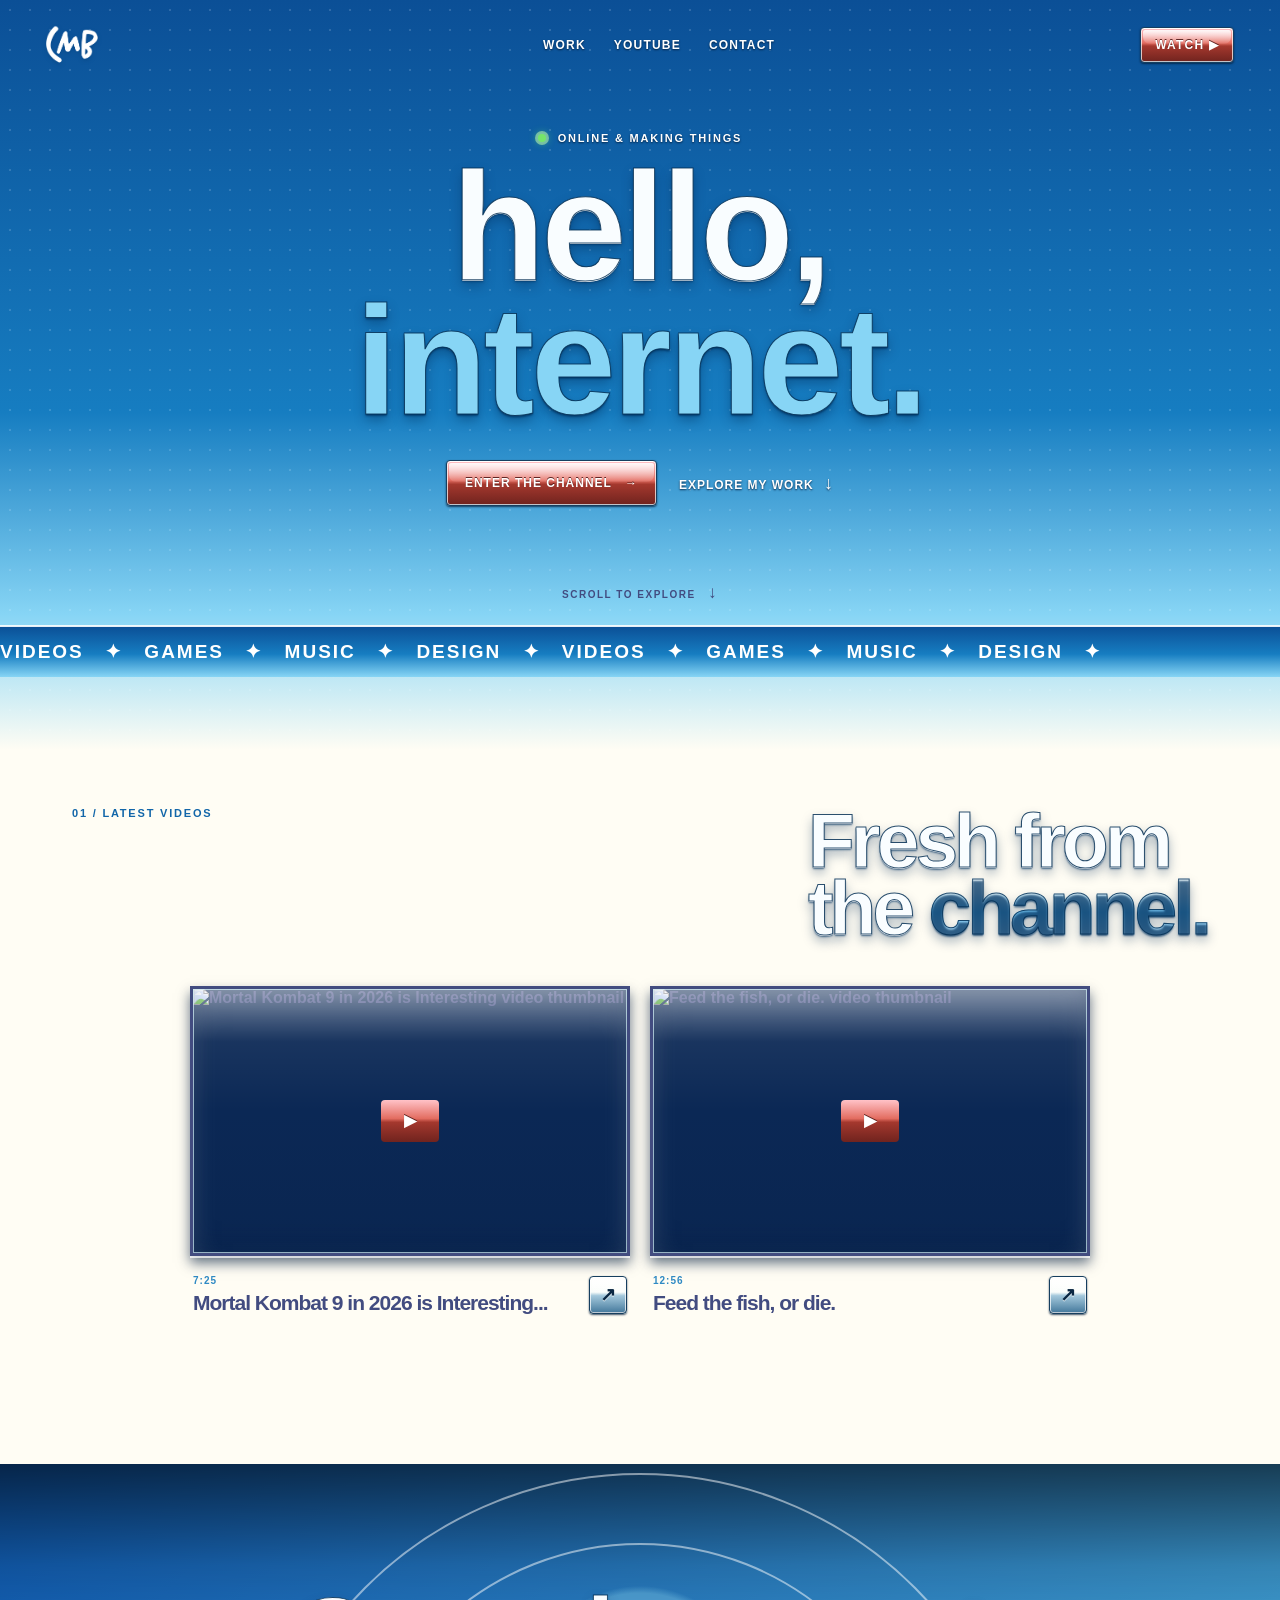
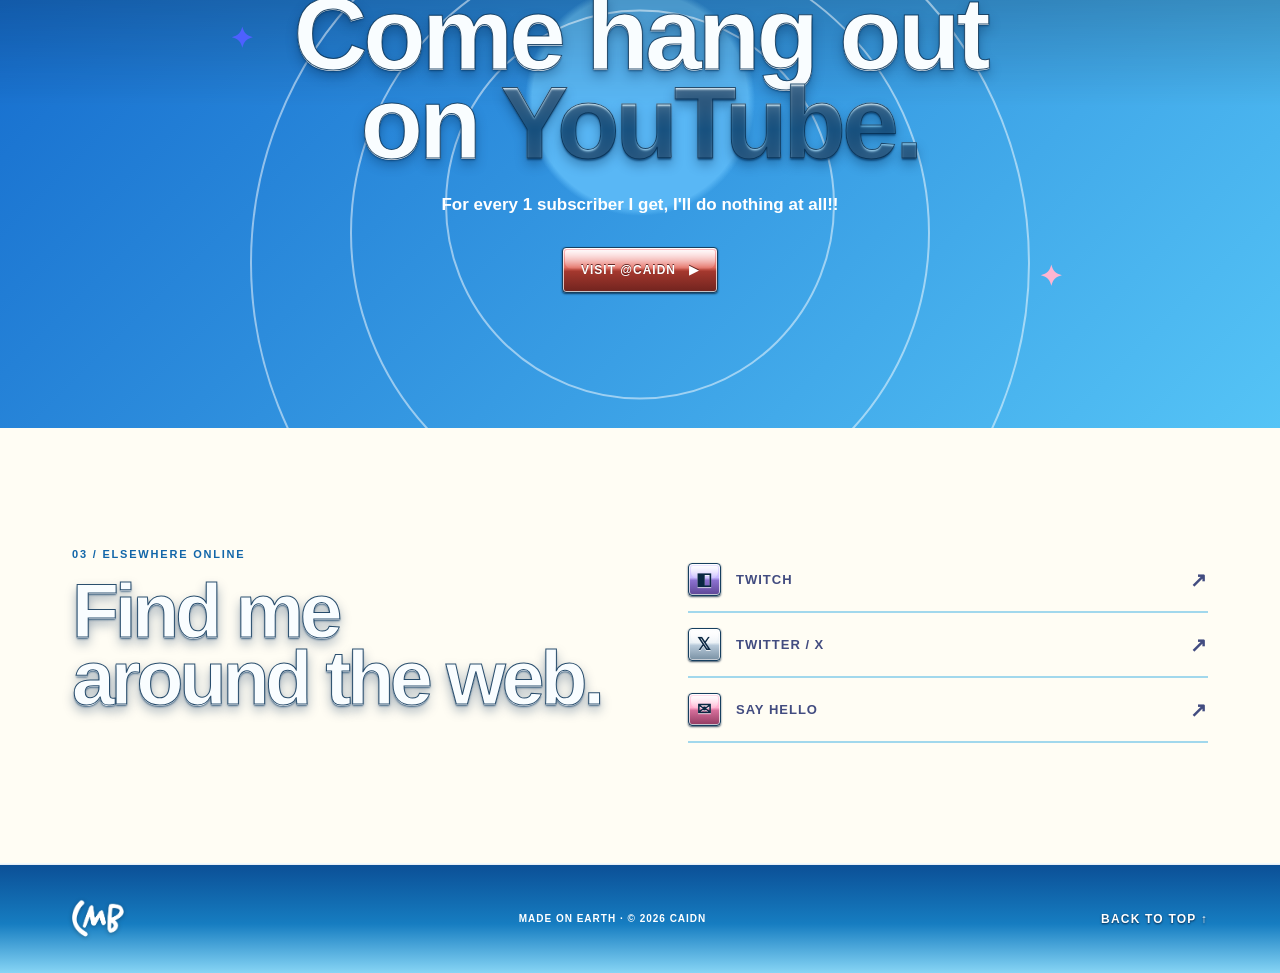
==== commit 8142af57: "Fixed the hero title and make text more readable cmb 0.4" ====
--- a/index.html
+++ b/index.html
@@ -5,7 +5,7 @@
     <meta name="viewport" content="width=device-width, initial-scale=1">
     <meta name="description" content="Caidn — videos, games, music, and digital worlds.">
     <title>
-      CAIDN — Digital Worlds & Videos
+      CAIDN
     </title>
     <link rel="icon" href="images/cmb-logo2.png">
     <link rel="stylesheet" href="fonts.css">
@@ -16,10 +16,6 @@
   </head>
   <body>
     <div class="sky" aria-hidden="true">
-      <i class="bubble b1">
-      </i>
-      <i class="bubble b2">
-      </i>
     </div>
     <header class="site-header">
       <a class="brand" href="#top" aria-label="Caidn home">
@@ -58,9 +54,6 @@
               internet.
             </em>
           </h1>
-          <p class="intro">
-            Hey guys
-          </p>
           <div class="hero-actions">
             <a class="button primary" href="#youtube">
               ENTER THE CHANNEL
@@ -74,73 +67,6 @@
                 ↓
               </span>
             </a>
-          </div>
-        </div>
-        <div class="hero-visual" aria-label="A playful blue virtual world illustration">
-          <div class="sun-glow">
-          </div>
-          <div class="sun">
-          </div>
-          <div class="orbital orbit-one">
-          </div>
-          <div class="orbital orbit-two">
-          </div>
-          <div class="planet">
-            <div class="planet-shine">
-            </div>
-            <div class="island">
-              <span class="tree t1">
-              </span>
-              <span class="tree t2">
-              </span>
-              <span class="tree t3">
-              </span>
-            </div>
-          </div>
-          <div class="window-card">
-            <div class="window-top">
-              <i>
-              </i>
-              <i>
-              </i>
-              <i>
-              </i>
-              <span>
-                now_playing.exe
-              </span>
-            </div>
-            <div class="window-body">
-              <div class="equalizer">
-                <b>
-                </b>
-                <b>
-                </b>
-                <b>
-                </b>
-                <b>
-                </b>
-                <b>
-                </b>
-                <b>
-                </b>
-                <b>
-                </b>
-              </div>
-              <p>
-                creating cool
-                <br>
-                stuff on the web
-              </p>
-              <span class="tiny-play">
-                ▶
-              </span>
-            </div>
-          </div>
-          <div class="sticker star">
-            ✦
-          </div>
-          <div class="sticker smile">
-            :)
           </div>
         </div>
         <div class="scroll-note">
@@ -255,7 +181,7 @@
           </em>
         </h2>
         <p class="youtube-copy">
-          A rotating broadcast of projects, process, and whatever rabbit hole I’ve wandered into this week.
+          For every 1 subscriber I get, I'll do nothing at all!!
         </p>
         <a class="button red" href="https://www.youtube.com/@Caidn" target="_blank" rel="noreferrer">
           VISIT @CAIDN
--- a/index.css
+++ b/index.css
@@ -486,7 +486,7 @@
   letter-spacing:2px;
   white-space:nowrap;
   overflow:hidden;
-  transform:rotate(-1deg) scale(1.01);
+  transform:none;
   padding:14px 0
 }
 .marquee div {
@@ -494,7 +494,7 @@
   animation:slide 24s linear infinite
 }
 .marquee b {
-  color:var(--lime);
+  color:#fff;
   margin:0 14px
 }
 @keyframes slide {
--- a/aero.css
+++ b/aero.css
@@ -39,6 +39,51 @@
   text-shadow: 0 0 8px rgba(138, 235, 255, 0.94);
 }
 
+.hero .eyebrow {
+  color: #fff;
+  text-shadow: 0 1px 2px rgba(0, 32, 64, 0.92);
+}
+
+.hero .live-dot {
+  background: #75e56a;
+  box-shadow: 0 0 0 3px rgba(201, 255, 177, 0.52), 0 0 8px rgba(101, 255, 93, 0.88);
+}
+
+.hero .text-link {
+  color: #fff;
+  text-shadow: 0 1px 2px rgba(0, 32, 64, 0.92);
+}
+
+.hero {
+  display: block;
+  min-height: 535px;
+  padding-top: 42px;
+}
+
+.hero-copy {
+  max-width: 680px;
+  margin: 0 auto;
+  text-align: center;
+}
+
+.hero h1 {
+  font-size: clamp(88px, 12vw, 158px);
+}
+
+.hero-copy .intro {
+  margin-left: auto;
+  margin-right: auto;
+}
+
+.hero-actions {
+  justify-content: center;
+}
+
+.scroll-note {
+  left: 50%;
+  transform: translateX(-50%);
+}
+
 .mini-cta::before,
 .button::before,
 .round-arrow::before,
@@ -59,9 +104,9 @@
 }
 
 .mini-cta {
-  background: linear-gradient(180deg, #bbc2ff 0%, #7584ef 43%, #4353bf 52%, #273477 100%);
-  color: #fff;
-  text-shadow: 0 -1px 0 rgba(20, 28, 91, 0.82);
+  background: linear-gradient(180deg, #ffc2c7 0%, #e36d61 44%, #a4382e 53%, #70231e 100%);
+  color: #fff;
+  text-shadow: 0 -1px 0 rgba(66, 13, 12, 0.82);
 }
 
 .red,
@@ -140,3 +185,25 @@
     0 2px 2px rgba(0, 50, 96, 0.7),
     0 6px 12px rgba(0, 42, 85, 0.4);
 }
+
+.hero h1 em {
+  background: none;
+  -webkit-background-clip: initial;
+  background-clip: initial;
+  color: #87d5f5;
+}
+
+footer,
+.marquee {
+  background: linear-gradient(180deg, #0b4f96 0%, #167dc1 55%, #87d5f5 100%);
+  border-top: 1px solid rgba(255, 255, 255, 0.88);
+  box-shadow: inset 0 1px 0 rgba(255, 255, 255, 0.9);
+  color: #fff;
+}
+
+footer .brand,
+footer .back-top,
+footer .back-home {
+  color: #fff;
+  text-shadow: 0 1px 2px rgba(0, 32, 64, 0.9);
+}
